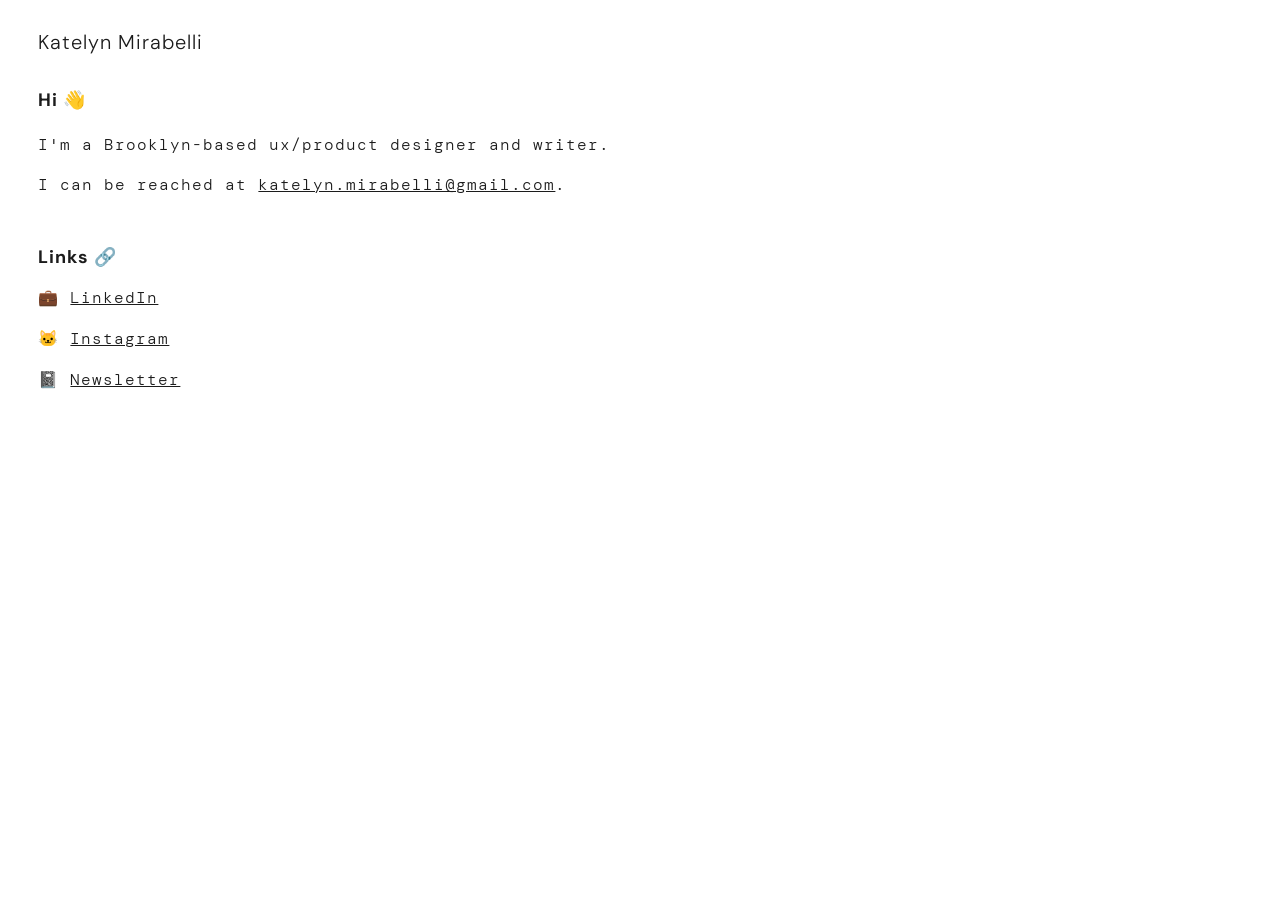
==== index.html @ 2400880d "Test JS redirect Redirect to app" ====
<!DOCTYPE html>
<html>

<head>
    <title>Katelyn Mirabelli</title>
    <meta charset="utf-8">
    <meta name="author" content="Katelyn Mirabelli">
    <meta name="description" content="Katelyn Mirabelli is a Brooklyn-based ux/product designer and writer.">
    <meta name="copyright" content="2024 Katelyn Mirabelli">
    <meta name="keywords" content="Katelyn Mirabelli">
    <meta name="viewport" content="width=device-width, initial-scale=1.0">

<link rel="preconnect" href="https://fonts.googleapis.com">
<link rel="preconnect" href="https://fonts.gstatic.com" crossorigin>
<link href="https://fonts.googleapis.com/css2?family=DM+Mono:ital,wght@0,300;0,400;0,500;1,300;1,400;1,500&family=DM+Sans:ital,opsz@0,9..40;1,9..40&display=swap" rel="stylesheet">


    <link rel="stylesheet" type="text/css" href="css/animate.css">
    <link rel="stylesheet" type="text/css" href="css/style.css">
    <link rel="shortcut icon" href="images/favicon.ico" type="image/x-icon">
</head>

<body>
    <div class="wrapper animated fadeIn">
        <header>
            <h1><a id="name" href="http://www.katelynmirabelli.com">Katelyn Mirabelli</a></h1>
        </header>
        <div id="content">
                <h2>Hi 👋</h2> 
                <p>I'm a Brooklyn-based ux/product designer and writer.</p>
                <p>I can be reached at <a class="links" href="mailto:katelyn.mirabelli@gmail.com" target="_blank">katelyn.mirabelli@gmail.com</a>.</p>
                <br />
                <h2>Links 🔗</h2>
                <ul>   
                    <li>💼 <a class="links" href="https://www.linkedin.com/in/katelyn-mirabelli/" target="_blank">LinkedIn</a></li>
                    <li>🐱 <a class="links" href="https://www.instagram.com/katelynmirabelli/" target="_blank">Instagram </a></li>
                    <li>📓 <a class="links" href="https://www.degreesofgray.com/" target="_blank">Newsletter</a></li>
                </ul>
            </div>
        </div>
    </div>
    <script src="js/app.js"></script>
    <script type="text/javascript" src="js/jquery-3.1.0.min.js"></script>
    <script type="text/javascript" src="js/project.js"></script>
    <!-- <script>
    (function(i, s, o, g, r, a, m) {
        i['GoogleAnalyticsObject'] = r;
        i[r] = i[r] || function() {
            (i[r].q = i[r].q || []).push(arguments)
        }, i[r].l = 1 * new Date();
        a = s.createElement(o),
            m = s.getElementsByTagName(o)[0];
        a.async = 1;
        a.src = g;
        m.parentNode.insertBefore(a, m)
    })(window, document, 'script', 'https://www.google-analytics.com/analytics.js', 'ga');

    ga('create', 'UA-83003444-1', 'auto');
    ga('send', 'pageview');
    </script> -->
</body>

</html>
---- css/style.css ----
* {
    margin: 0;
    padding: 0;
}

.wrapper {
    display: inline-block;
    margin-top: 1%;
    margin-left: 3%;
    margin-right: 3%;
}

.fadeIn {
    -webkit-animation-duration: 1s;
    -webkit-animation-delay: 0.2s;
}


h1 a { 
    display: block;
    color: #1c1c1c;
    font-family: "DM Sans", sans-serif;
    font-size: 20px;
    font-style: normal;
    letter-spacing: 1px;
    padding-top: 3%;
    padding-bottom: 3%;
    text-decoration: none;
}

h2 { 
    display: block;
    color: #1c1c1c;
    font-family: "DM Sans", sans-serif;
    font-size: 18px;
    font-style: normal;
    letter-spacing: 1px;
    padding-top: 3%;
    padding-bottom: 3%;
    text-decoration: none;
}


p {
    color: #1c1c1c;
    font-family: "DM Mono", monospace;
    font-size: 16px;
    font-weight: 300;
    letter-spacing: 1px;
    font-style: normal;
    line-height: 32px;
    margin-bottom: 8px;
    text-decoration: none;
}

li {
    color: #1c1c1c;
    font-family: "DM Mono", monospace;
    font-size: 16px;
    font-weight: 300;
    font-style: normal;
    letter-spacing: 1px;
    line-height: 24px;
    list-style: none;
    padding-bottom: 3%;
}

a {
    color: #1c1c1c;    
    font-family: "DM Mono", monospace;
    font-size: 16px;
    font-weight: 300;
    font-style: normal;
    line-height: 24px;
    list-style: none;
    padding-bottom: 3%;
    text-decoration: underline;
}
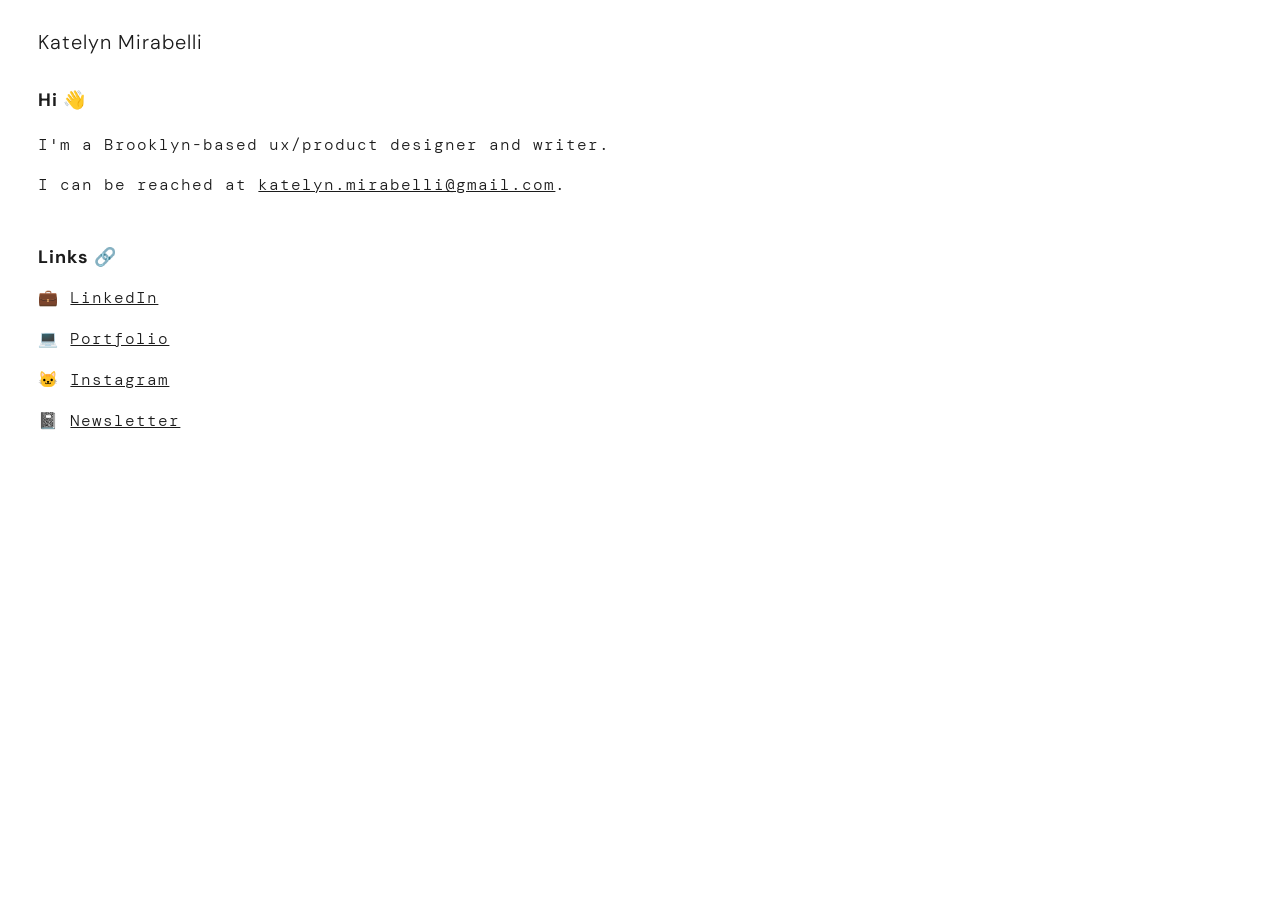
==== commit c3e070d5: "Update index.html Add Portfolio link" ====
--- a/index.html
+++ b/index.html
@@ -9,12 +9,9 @@
     <meta name="copyright" content="2024 Katelyn Mirabelli">
     <meta name="keywords" content="Katelyn Mirabelli">
     <meta name="viewport" content="width=device-width, initial-scale=1.0">
-
-<link rel="preconnect" href="https://fonts.googleapis.com">
-<link rel="preconnect" href="https://fonts.gstatic.com" crossorigin>
-<link href="https://fonts.googleapis.com/css2?family=DM+Mono:ital,wght@0,300;0,400;0,500;1,300;1,400;1,500&family=DM+Sans:ital,opsz@0,9..40;1,9..40&display=swap" rel="stylesheet">
-
-
+    <link rel="preconnect" href="https://fonts.googleapis.com">
+    <link rel="preconnect" href="https://fonts.gstatic.com" crossorigin>
+    <link href="https://fonts.googleapis.com/css2?family=DM+Mono:ital,wght@0,300;0,400;0,500;1,300;1,400;1,500&family=DM+Sans:ital,opsz@0,9..40;1,9..40&display=swap" rel="stylesheet">
     <link rel="stylesheet" type="text/css" href="css/animate.css">
     <link rel="stylesheet" type="text/css" href="css/style.css">
     <link rel="shortcut icon" href="images/favicon.ico" type="image/x-icon">
@@ -33,13 +30,13 @@
                 <h2>Links 🔗</h2>
                 <ul>   
                     <li>💼 <a class="links" href="https://www.linkedin.com/in/katelyn-mirabelli/" target="_blank">LinkedIn</a></li>
+                    <li>💻 <a class="links" href="https://katelynmirabelli.design/" target="_blank">Portfolio</a></li>
                     <li>🐱 <a class="links" href="https://www.instagram.com/katelynmirabelli/" target="_blank">Instagram </a></li>
                     <li>📓 <a class="links" href="https://www.degreesofgray.com/" target="_blank">Newsletter</a></li>
                 </ul>
             </div>
         </div>
     </div>
-    <script src="js/app.js"></script>
     <script type="text/javascript" src="js/jquery-3.1.0.min.js"></script>
     <script type="text/javascript" src="js/project.js"></script>
     <!-- <script>
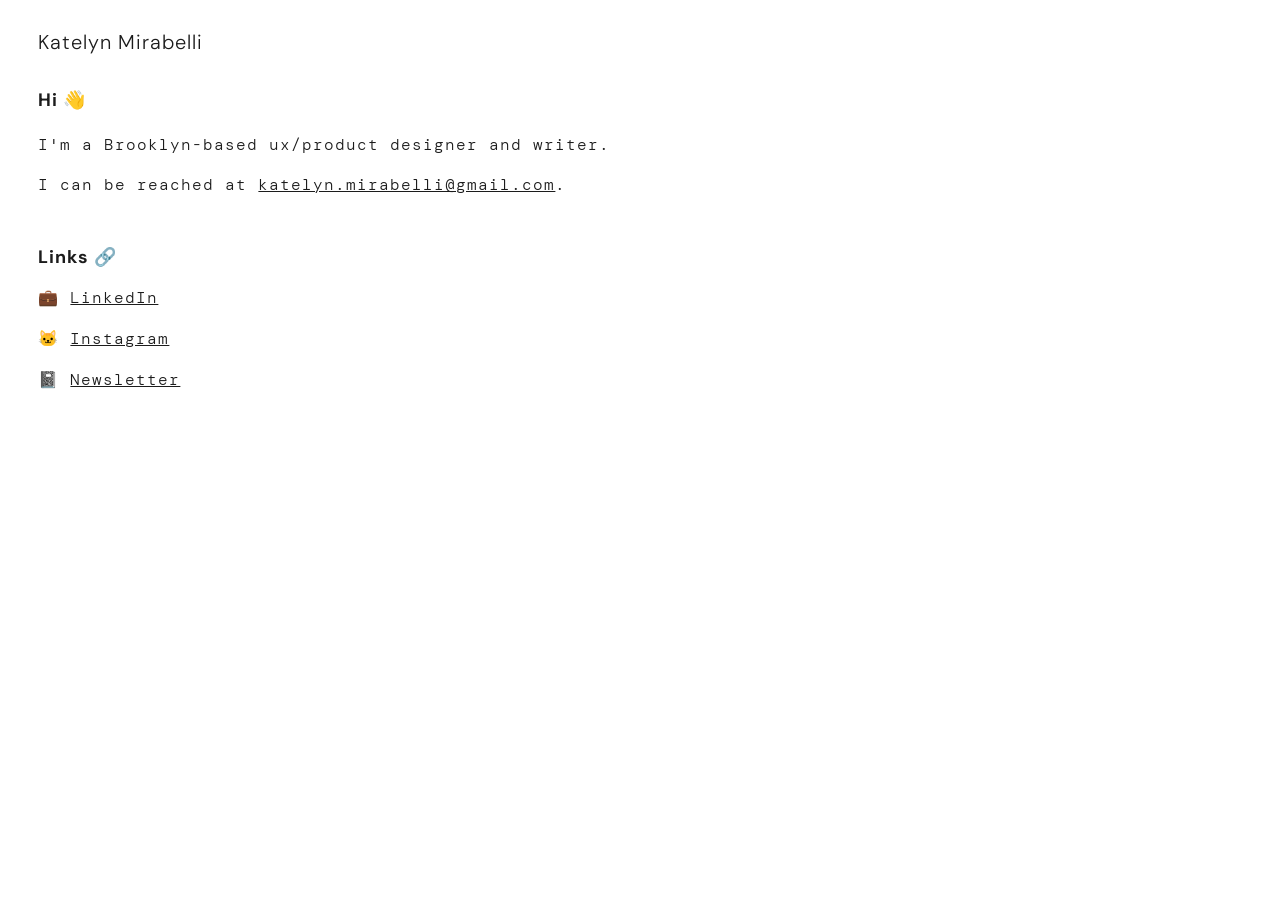
==== commit 25b67c03: "Update index.html" ====
--- a/index.html
+++ b/index.html
@@ -30,7 +30,6 @@
                 <h2>Links 🔗</h2>
                 <ul>   
                     <li>💼 <a class="links" href="https://www.linkedin.com/in/katelyn-mirabelli/" target="_blank">LinkedIn</a></li>
-                    <li>💻 <a class="links" href="https://katelynmirabelli.design/" target="_blank">Portfolio</a></li>
                     <li>🐱 <a class="links" href="https://www.instagram.com/katelynmirabelli/" target="_blank">Instagram </a></li>
                     <li>📓 <a class="links" href="https://www.degreesofgray.com/" target="_blank">Newsletter</a></li>
                 </ul>
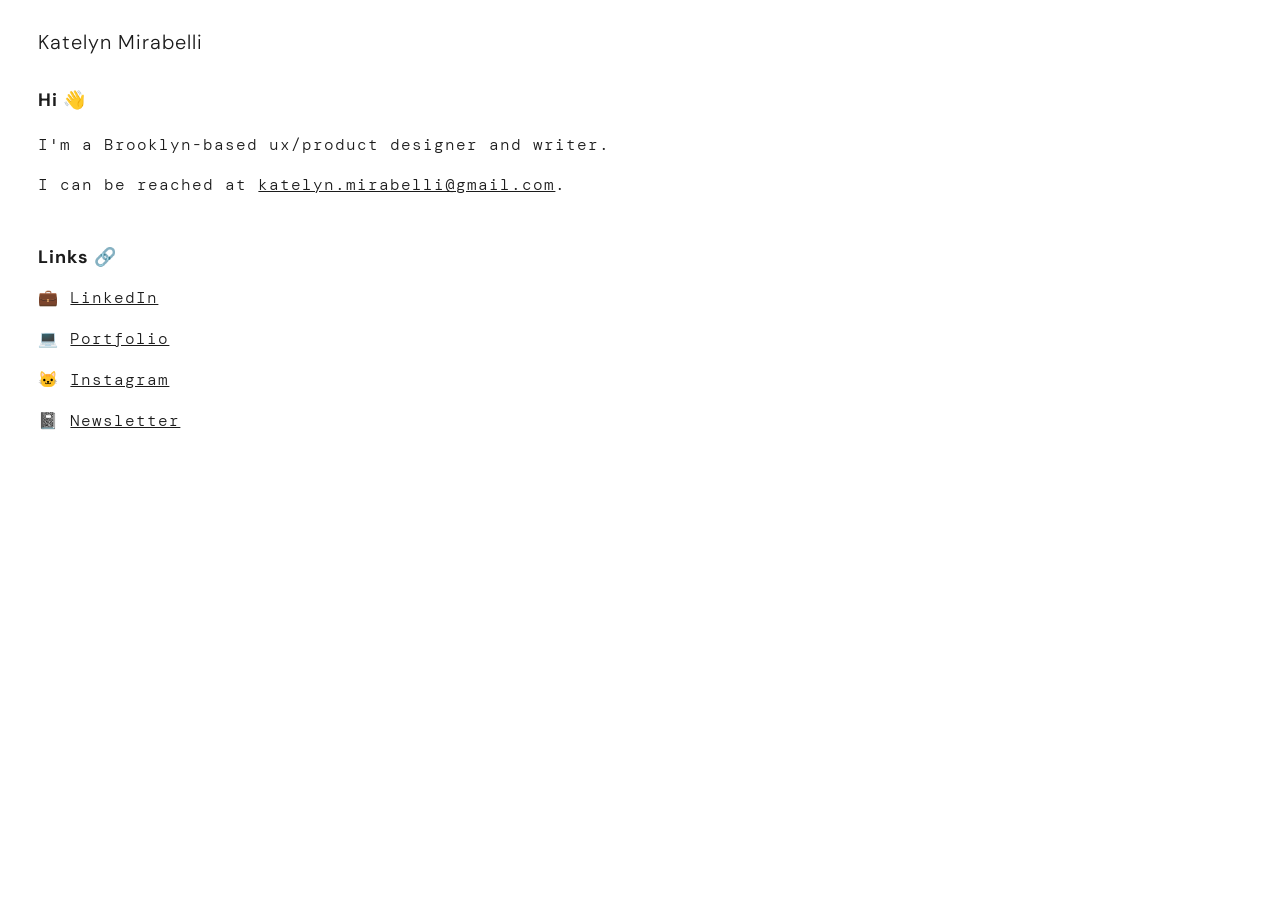
==== commit 34d6f76c: "Add portfolio back" ====
--- a/index.html
+++ b/index.html
@@ -30,6 +30,7 @@
                 <h2>Links 🔗</h2>
                 <ul>   
                     <li>💼 <a class="links" href="https://www.linkedin.com/in/katelyn-mirabelli/" target="_blank">LinkedIn</a></li>
+                    <li>💻 <a class="links" href="https://katelynmirabelli.design/" target="_blank">Portfolio</a></li>
                     <li>🐱 <a class="links" href="https://www.instagram.com/katelynmirabelli/" target="_blank">Instagram </a></li>
                     <li>📓 <a class="links" href="https://www.degreesofgray.com/" target="_blank">Newsletter</a></li>
                 </ul>
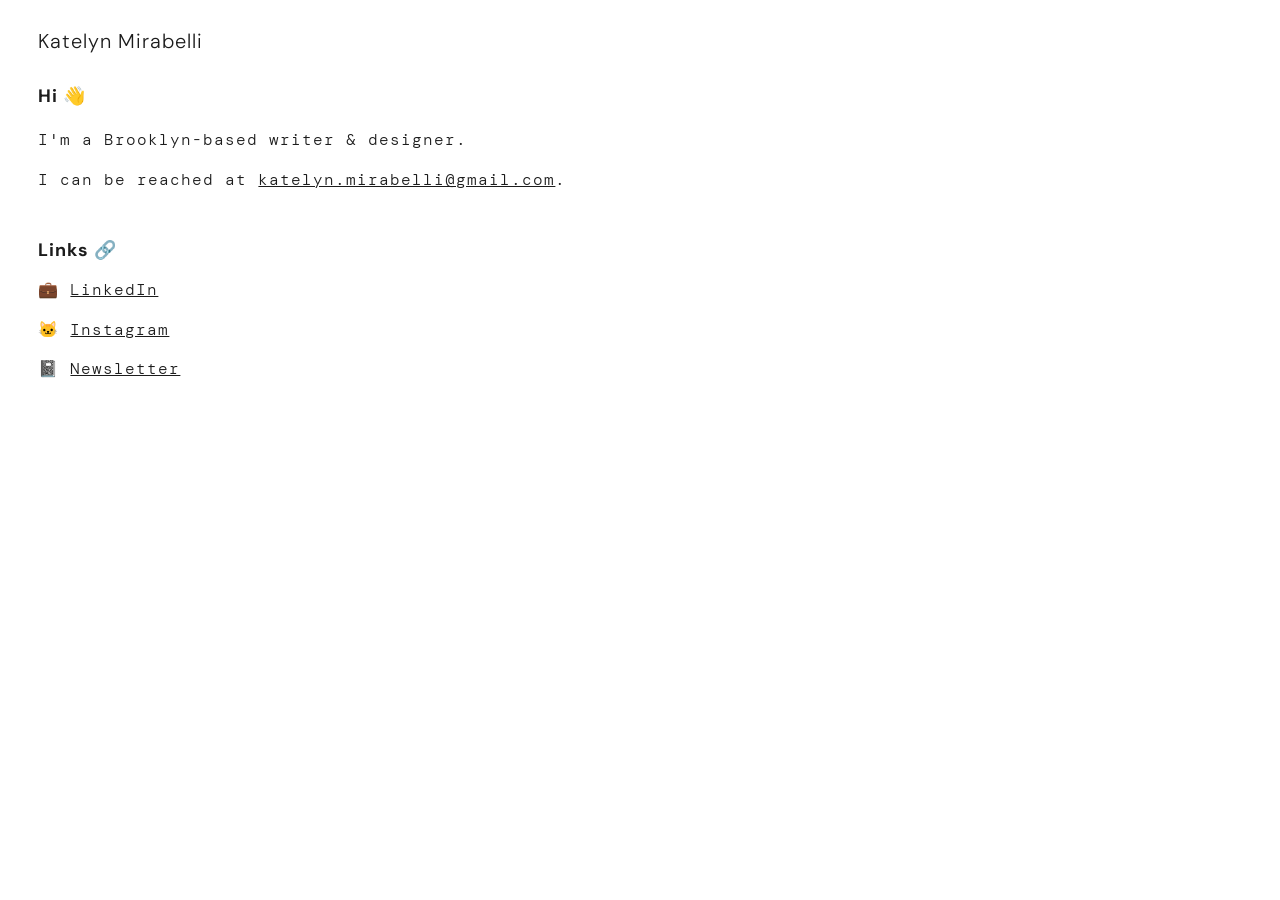
==== commit 192d0970: "11/27/24 Updates Remove portfolio, reword bio." ====
--- a/index.html
+++ b/index.html
@@ -5,7 +5,7 @@
     <title>Katelyn Mirabelli</title>
     <meta charset="utf-8">
     <meta name="author" content="Katelyn Mirabelli">
-    <meta name="description" content="Katelyn Mirabelli is a Brooklyn-based ux/product designer and writer.">
+    <meta name="description" content="Katelyn Mirabelli is a Brooklyn-based writer & designer.">
     <meta name="copyright" content="2024 Katelyn Mirabelli">
     <meta name="keywords" content="Katelyn Mirabelli">
     <meta name="viewport" content="width=device-width, initial-scale=1.0">
@@ -24,13 +24,12 @@
         </header>
         <div id="content">
                 <h2>Hi 👋</h2> 
-                <p>I'm a Brooklyn-based ux/product designer and writer.</p>
+                <p>I'm a Brooklyn-based writer & designer.</p>
                 <p>I can be reached at <a class="links" href="mailto:katelyn.mirabelli@gmail.com" target="_blank">katelyn.mirabelli@gmail.com</a>.</p>
                 <br />
                 <h2>Links 🔗</h2>
                 <ul>   
                     <li>💼 <a class="links" href="https://www.linkedin.com/in/katelyn-mirabelli/" target="_blank">LinkedIn</a></li>
-                    <li>💻 <a class="links" href="https://katelynmirabelli.design/" target="_blank">Portfolio</a></li>
                     <li>🐱 <a class="links" href="https://www.instagram.com/katelynmirabelli/" target="_blank">Instagram </a></li>
                     <li>📓 <a class="links" href="https://www.degreesofgray.com/" target="_blank">Newsletter</a></li>
                 </ul>
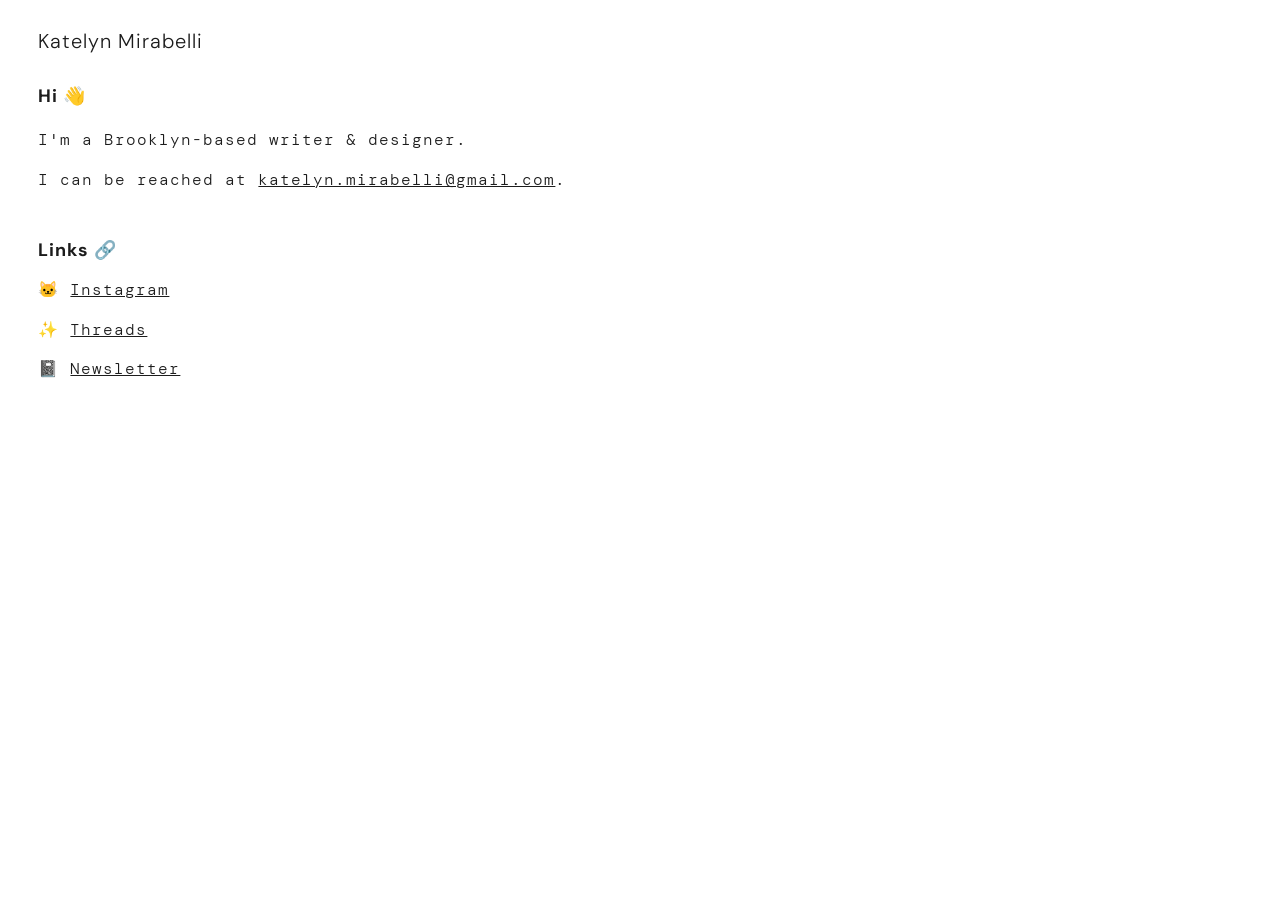
==== commit 77e97c47: "Update index.html" ====
--- a/index.html
+++ b/index.html
@@ -29,8 +29,8 @@
                 <br />
                 <h2>Links 🔗</h2>
                 <ul>   
-                    <li>💼 <a class="links" href="https://www.linkedin.com/in/katelyn-mirabelli/" target="_blank">LinkedIn</a></li>
                     <li>🐱 <a class="links" href="https://www.instagram.com/katelynmirabelli/" target="_blank">Instagram </a></li>
+                    <li>✨ <a class="links" href="https://www.threads.net/@katelynmirabelli?hl=es" target="_blank">Threads </a></li>                    
                     <li>📓 <a class="links" href="https://www.degreesofgray.com/" target="_blank">Newsletter</a></li>
                 </ul>
             </div>
